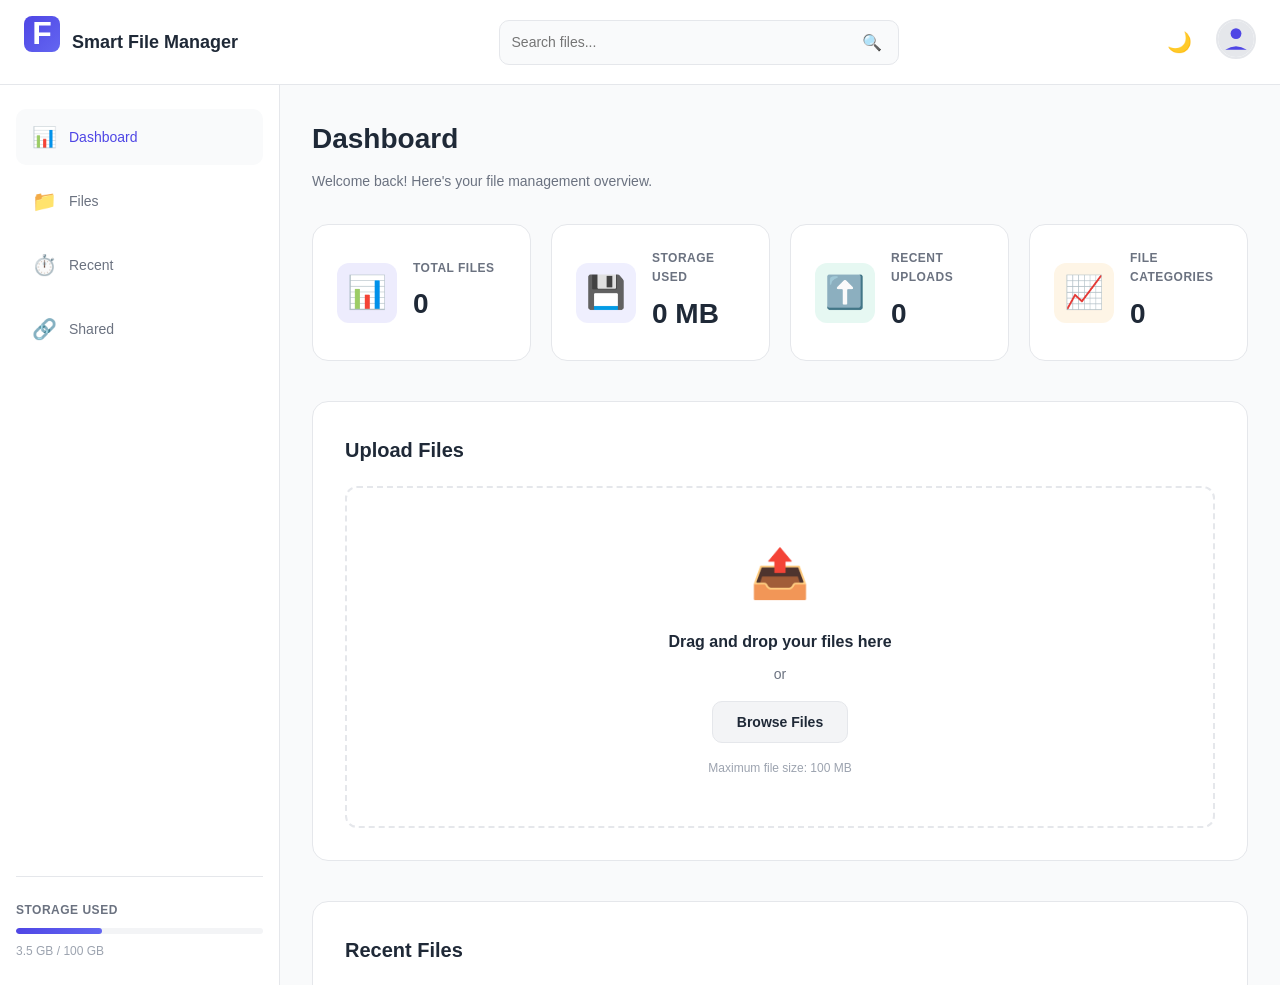
==== frontend/index.html @ c5e323fc "Initial commit" ====
<!DOCTYPE html>
<html lang="en">

<head>
    <meta charset="UTF-8">
    <meta name="viewport" content="width=device-width, initial-scale=1.0">
    <title>Smart File Manager - Dashboard</title>
    <link rel="stylesheet" href="style.css">
    <link rel="icon" type="image/svg+xml"
        href="data:image/svg+xml,<svg xmlns='http://www.w3.org/2000/svg' viewBox='0 0 100 100'><text y='75' font-size='75' fill='%234F46E5'>F</text></svg>">
</head>

<body class="dashboard-page">
    <!-- Navigation -->
    <nav class="navbar">
        <div class="navbar-left">
            <div class="logo">
                <span class="logo-icon">F</span>
                <span class="logo-text">Smart File Manager</span>
            </div>
        </div>

        <div class="navbar-center">
            <div class="search-box">
                <input type="text" id="searchInput" placeholder="Search files...">
                <button type="button" onclick="performSearch()">🔍</button>
            </div>
        </div>

        <div class="navbar-right">
            <button type="button" class="btn-icon" onclick="toggleTheme()" title="Toggle theme">
                <span id="themeIcon">🌙</span>
            </button>
            <div class="user-menu">
                <button type="button" class="user-avatar" onclick="toggleUserMenu()">
                    <img src="data:image/svg+xml,<svg xmlns='http://www.w3.org/2000/svg' viewBox='0 0 100 100'><circle cx='50' cy='50' r='50' fill='%23e5e7eb'/><circle cx='50' cy='35' r='15' fill='%234F46E5'/><path d='M 20 80 Q 50 60 80 80' fill='%234F46E5'/></svg>"
                        alt="User">
                </button>
                <div class="dropdown-menu" id="userMenu">
                    <a href="#" class="menu-item">Profile</a>
                    <a href="#" class="menu-item">Settings</a>
                    <a href="#" class="menu-item">Help</a>
                    <hr>
                    <a href="#" class="menu-item" onclick="logout()">Logout</a>
                </div>
            </div>
        </div>
    </nav>

    <!-- Sidebar -->
    <aside class="sidebar">
        <div class="sidebar-menu">
            <a href="#" class="menu-item active" onclick="showSection('dashboard')">
                <span class="icon">📊</span>
                <span class="label">Dashboard</span>
            </a>
            <a href="#" class="menu-item" onclick="showSection('files')">
                <span class="icon">📁</span>
                <span class="label">Files</span>
            </a>
            <a href="#" class="menu-item" onclick="showSection('recent')">
                <span class="icon">⏱️</span>
                <span class="label">Recent</span>
            </a>
            <a href="#" class="menu-item" onclick="showSection('shared')">
                <span class="icon">🔗</span>
                <span class="label">Shared</span>
            </a>
        </div>

        <div class="sidebar-footer">
            <div class="storage-info">
                <p class="storage-label">Storage Used</p>
                <div class="storage-bar">
                    <div class="storage-used" id="storageUsed" style="width: 35%;"></div>
                </div>
                <p class="storage-text"><span id="usedStorage">3.5</span> GB / <span id="totalStorage">100</span> GB</p>
            </div>
        </div>
    </aside>

    <!-- Main Content -->
    <main class="main-content">
        <!-- Dashboard Section -->
        <section id="dashboardSection" class="content-section active">
            <div class="section-header">
                <h1>Dashboard</h1>
                <p>Welcome back! Here's your file management overview.</p>
            </div>

            <!-- Stats Grid -->
            <div class="stats-grid">
                <div class="stat-card">
                    <div class="stat-icon files">📊</div>
                    <div class="stat-info">
                        <p class="stat-label">Total Files</p>
                        <p class="stat-value" id="totalFiles">0</p>
                    </div>
                </div>

                <div class="stat-card">
                    <div class="stat-icon storage">💾</div>
                    <div class="stat-info">
                        <p class="stat-label">Storage Used</p>
                        <p class="stat-value" id="storageStat">0 MB</p>
                    </div>
                </div>

                <div class="stat-card">
                    <div class="stat-icon upload">⬆️</div>
                    <div class="stat-info">
                        <p class="stat-label">Recent Uploads</p>
                        <p class="stat-value" id="recentUploads">0</p>
                    </div>
                </div>

                <div class="stat-card">
                    <div class="stat-icon categories">📈</div>
                    <div class="stat-info">
                        <p class="stat-label">File Categories</p>
                        <p class="stat-value" id="fileCategories">0</p>
                    </div>
                </div>
            </div>

            <!-- Upload Section -->
            <div class="upload-section">
                <h2>Upload Files</h2>
                <div class="upload-area" id="uploadArea" ondrop="handleDrop(event)" ondragover="handleDragOver(event)"
                    ondragleave="handleDragLeave(event)">
                    <div class="upload-icon">📤</div>
                    <p class="upload-text">Drag and drop your files here</p>
                    <p class="upload-hint">or</p>
                    <button type="button" class="btn btn-secondary"
                        onclick="event.stopPropagation(); document.getElementById('fileInput').click()">
                        Browse Files
                    </button>
                    <input type="file" id="fileInput" multiple hidden onchange="handleFileSelect(event)">
                    <p class="upload-limit">Maximum file size: 100 MB</p>
                </div>

                <!-- Upload Progress -->
                <div id="uploadProgress" class="upload-progress" style="display: none;">
                    <div class="progress-item">
                        <p class="progress-filename" id="progressFilename">Uploading...</p>
                        <div class="progress-bar">
                            <div class="progress-fill" id="progressFill" style="width: 0%;"></div>
                        </div>
                        <p class="progress-text"><span id="progressPercent">0</span>%</p>
                    </div>
                </div>
            </div>

            <!-- Recent Files -->
            <div class="recent-section">
                <h2>Recent Files</h2>
                <div class="files-list" id="recentFilesList">
                    <div class="empty-state">
                        <p>No files uploaded yet</p>
                        <p>Start by uploading your first file above</p>
                    </div>
                </div>
            </div>
        </section>

        <!-- Files Section -->
        <section id="filesSection" class="content-section">
            <div class="section-header">
                <h1>Files</h1>
                <div class="section-controls">
                    <select id="sortBy" onchange="sortFiles(this.value)">
                        <option value="date">Sort by Date</option>
                        <option value="name">Sort by Name</option>
                        <option value="size">Sort by Size</option>
                    </select>
                </div>
            </div>

            <div class="files-container">
                <div class="files-grid" id="filesGrid">
                    <div class="empty-state">
                        <p>No files yet</p>
                    </div>
                </div>
            </div>
        </section>

        <!-- Recent Section -->
        <section id="recentSection" class="content-section">
            <div class="section-header">
                <h1>Recent Files</h1>
            </div>

            <div class="files-table">
                <table>
                    <thead>
                        <tr>
                            <th>Name</th>
                            <th>Size</th>
                            <th>Type</th>
                            <th>Uploaded</th>
                            <th>Actions</th>
                        </tr>
                    </thead>
                    <tbody id="recentTable">
                        <tr class="empty-row">
                            <td colspan="5">No recent files</td>
                        </tr>
                    </tbody>
                </table>
            </div>
        </section>

        <!-- Shared Section -->
        <section id="sharedSection" class="content-section">
            <div class="section-header">
                <h1>Shared Files</h1>
            </div>

            <div class="empty-state-large">
                <p>📤</p>
                <p>No shared files yet</p>
                <p>Share your files to collaborate with others</p>
            </div>
        </section>
    </main>

    <!-- Delete Confirmation Modal -->
    <div id="deleteModal" class="modal">
        <div class="modal-content">
            <div class="modal-header">
                <h2>Delete File?</h2>
                <button type="button" class="modal-close" onclick="closeDeleteModal()">×</button>
            </div>
            <div class="modal-body">
                <p>Are you sure you want to delete <strong id="deleteFileName"></strong>?</p>
                <p class="modal-warning">This action cannot be undone.</p>
            </div>
            <div class="modal-footer">
                <button type="button" class="btn btn-secondary" onclick="closeDeleteModal()">Cancel</button>
                <button type="button" class="btn btn-danger" onclick="confirmDelete()">Delete</button>
            </div>
        </div>
    </div>

    <!-- Toast Notifications -->
    <div id="toastContainer" class="toast-container"></div>

    <script src="script.js"></script>
</body>

</html>
---- frontend/style.css ----
/* ===========================
   SMART FILE MANAGER CSS
   Modern, Professional Design
   =========================== */

/* CSS Variables for theming */
:root {
  --primary-color: #4f46e5;
  --primary-dark: #4338ca;
  --primary-light: #6366f1;
  --secondary-color: #10b981;
  --danger-color: #ef4444;
  --warning-color: #f59e0b;
  --info-color: #3b82f6;

  --text-primary: #1f2937;
  --text-secondary: #6b7280;
  --text-tertiary: #9ca3af;
  --bg-primary: #ffffff;
  --bg-secondary: #f9fafb;
  --bg-tertiary: #f3f4f6;
  --border-color: #e5e7eb;
  --shadow-sm: 0 1px 2px 0 rgba(0, 0, 0, 0.05);
  --shadow-md: 0 4px 6px -1px rgba(0, 0, 0, 0.1);
  --shadow-lg: 0 10px 15px -3px rgba(0, 0, 0, 0.1);
  --shadow-xl: 0 20px 25px -5px rgba(0, 0, 0, 0.1);

  --transition: all 0.3s ease;
}

/* Debug overrides removed - restoring original layout styles */

/* EMERGENCY: ensure layout containers have height and grid layout */
html,
body {
  height: 100% !important;
}

.dashboard-page {
  display: grid !important;
  grid-template-columns: 280px 1fr !important;
  grid-template-rows: auto 1fr !important;
  min-height: 100vh !important;
}

main,
.main-content {
  min-height: 100vh !important;
}

/* Dark Mode */
body.dark-mode {
  --text-primary: #f9fafb;
  --text-secondary: #d1d5db;
  --text-tertiary: #9ca3af;
  --bg-primary: #111827;
  --bg-secondary: #1f2937;
  --bg-tertiary: #374151;
  --border-color: #4b5563;
}

/* ===========================
   GLOBAL STYLES
   =========================== */

* {
  margin: 0;
  padding: 0;
  box-sizing: border-box;
}

html {
  scroll-behavior: smooth;
}

body {
  font-family:
    -apple-system, BlinkMacSystemFont, "Segoe UI", Roboto, Oxygen, Ubuntu,
    Cantarell, sans-serif;
  background-color: var(--bg-secondary);
  color: var(--text-primary);
  transition: var(--transition);
  line-height: 1.6;
}

/* ===========================
   AUTHENTICATION PAGES
   =========================== */

.auth-page {
  display: flex;
  justify-content: center;
  align-items: center;
  min-height: 100vh;
  background: linear-gradient(135deg, #667eea 0%, #764ba2 100%);
}

.auth-container {
  position: relative;
  width: 100%;
  max-width: 480px;
  padding: 20px;
}

.auth-background {
  position: fixed;
  top: 0;
  left: 0;
  width: 100%;
  height: 100%;
  overflow: hidden;
  z-index: -1;
}

.gradient-blob {
  position: absolute;
  filter: blur(40px);
  opacity: 0.7;
  border-radius: 50%;
  animation: float 8s infinite ease-in-out;
}

.blob-1 {
  width: 400px;
  height: 400px;
  background: rgba(79, 70, 229, 0.4);
  top: -100px;
  left: -100px;
  animation-delay: 0s;
}

.blob-2 {
  width: 300px;
  height: 300px;
  background: rgba(99, 102, 241, 0.4);
  top: 50%;
  right: -50px;
  animation-delay: 2s;
}

.blob-3 {
  width: 250px;
  height: 250px;
  background: rgba(167, 139, 250, 0.4);
  bottom: -100px;
  left: 50%;
  animation-delay: 4s;
}

@keyframes float {
  0%,
  100% {
    transform: translate(0, 0);
  }
  50% {
    transform: translate(30px, -30px);
  }
}

.auth-card {
  background: rgba(255, 255, 255, 0.95);
  backdrop-filter: blur(10px);
  border-radius: 20px;
  padding: 60px 40px;
  box-shadow: 0 20px 60px rgba(0, 0, 0, 0.15);
  animation: slideIn 0.5s ease;
  z-index: 1;
}

@keyframes slideIn {
  from {
    opacity: 0;
    transform: translateY(30px);
  }
  to {
    opacity: 1;
    transform: translateY(0);
  }
}

.auth-header {
  text-align: center;
  margin-bottom: 40px;
}

.logo-icon {
  display: inline-flex;
  align-items: center;
  justify-content: center;
  width: 60px;
  height: 60px;
  background: linear-gradient(
    135deg,
    var(--primary-color),
    var(--primary-light)
  );
  color: white;
  font-size: 32px;
  font-weight: bold;
  border-radius: 12px;
  margin-bottom: 16px;
}

.auth-header h1 {
  font-size: 28px;
  font-weight: 700;
  margin-bottom: 8px;
  color: var(--text-primary);
}

.auth-header p {
  color: var(--text-secondary);
  font-size: 14px;
}

.auth-form {
  margin-bottom: 24px;
}

.form-group {
  margin-bottom: 20px;
}

.form-group label {
  display: block;
  font-size: 14px;
  font-weight: 600;
  margin-bottom: 8px;
  color: var(--text-primary);
}

.form-group input,
.form-group select {
  width: 100%;
  padding: 12px 16px;
  border: 1px solid var(--border-color);
  border-radius: 10px;
  font-size: 14px;
  background: var(--bg-primary);
  color: var(--text-primary);
  transition: var(--transition);
}

.form-group input:focus,
.form-group select:focus {
  outline: none;
  border-color: var(--primary-color);
  box-shadow: 0 0 0 3px rgba(79, 70, 229, 0.1);
}

.password-input-group {
  position: relative;
  display: flex;
  align-items: center;
}

.password-input-group input {
  flex: 1;
  padding-right: 45px;
}

.toggle-password {
  position: absolute;
  right: 12px;
  background: none;
  border: none;
  cursor: pointer;
  font-size: 18px;
  padding: 8px;
  transition: var(--transition);
}

.toggle-password:hover {
  transform: scale(1.1);
}

.password-hint {
  display: block;
  font-size: 12px;
  color: var(--text-tertiary);
  margin-top: 6px;
}

.form-options {
  display: flex;
  justify-content: space-between;
  align-items: center;
  margin-bottom: 20px;
  font-size: 14px;
}

.checkbox {
  display: flex;
  align-items: center;
  cursor: pointer;
  user-select: none;
}

.checkbox input {
  width: auto;
  margin-right: 8px;
  cursor: pointer;
}

.checkbox.terms {
  margin-bottom: 20px;
}

.checkbox.terms span {
  font-size: 13px;
  color: var(--text-secondary);
}

.forgot-link {
  color: var(--primary-color);
  text-decoration: none;
  transition: var(--transition);
}

.forgot-link:hover {
  color: var(--primary-dark);
  text-decoration: underline;
}

.auth-divider {
  text-align: center;
  margin: 30px 0;
  position: relative;
  color: var(--text-tertiary);
  font-size: 13px;
}

.auth-divider::before {
  content: "";
  position: absolute;
  left: 0;
  top: 50%;
  width: 35%;
  height: 1px;
  background: var(--border-color);
}

.auth-divider::after {
  content: "";
  position: absolute;
  right: 0;
  top: 50%;
  width: 35%;
  height: 1px;
  background: var(--border-color);
}

.social-buttons {
  display: grid;
  grid-template-columns: 1fr 1fr;
  gap: 12px;
  margin-bottom: 24px;
}

.btn-social {
  padding: 12px 16px;
  border: 1px solid var(--border-color);
  border-radius: 10px;
  background: var(--bg-primary);
  color: var(--text-primary);
  cursor: pointer;
  font-size: 14px;
  font-weight: 600;
  transition: var(--transition);
  display: flex;
  align-items: center;
  justify-content: center;
  gap: 8px;
}

.btn-social:hover {
  background: var(--bg-tertiary);
  border-color: var(--primary-color);
  transform: translateY(-2px);
}

.btn-social span {
  font-weight: 700;
}

.auth-footer {
  text-align: center;
  font-size: 14px;
  color: var(--text-secondary);
}

.auth-footer .link {
  color: var(--primary-color);
  text-decoration: none;
  font-weight: 600;
  transition: var(--transition);
}

.auth-footer .link:hover {
  color: var(--primary-dark);
}

/* ===========================
   BUTTONS
   =========================== */

.btn {
  padding: 12px 24px;
  border: none;
  border-radius: 10px;
  font-size: 14px;
  font-weight: 600;
  cursor: pointer;
  transition: var(--transition);
  display: inline-flex;
  align-items: center;
  justify-content: center;
  gap: 8px;
  position: relative;
  overflow: hidden;
}

.btn-primary {
  background: linear-gradient(
    135deg,
    var(--primary-color),
    var(--primary-light)
  );
  color: white;
}

.btn-primary:hover {
  transform: translateY(-2px);
  box-shadow: 0 10px 20px rgba(79, 70, 229, 0.3);
}

.btn-primary:active {
  transform: translateY(0);
}

.btn-secondary {
  background: var(--bg-tertiary);
  color: var(--text-primary);
  border: 1px solid var(--border-color);
}

.btn-secondary:hover {
  background: var(--border-color);
  transform: translateY(-2px);
}

.btn-danger {
  background: var(--danger-color);
  color: white;
}

.btn-danger:hover {
  background: #dc2626;
  transform: translateY(-2px);
}

.btn-full {
  width: 100%;
}

.btn-icon {
  background: none;
  border: none;
  cursor: pointer;
  font-size: 20px;
  padding: 8px;
  border-radius: 8px;
  transition: var(--transition);
}

.btn-icon:hover {
  background: var(--bg-tertiary);
}

.btn-text {
  display: flex;
}

.btn-loader {
  display: none;
  width: 16px;
  height: 16px;
  border: 2px solid rgba(255, 255, 255, 0.3);
  border-top-color: white;
  border-radius: 50%;
  animation: spin 0.6s linear infinite;
}

.btn.loading .btn-text {
  display: none;
}

.btn.loading .btn-loader {
  display: flex;
}

@keyframes spin {
  to {
    transform: rotate(360deg);
  }
}

/* ===========================
   DASHBOARD LAYOUT
   =========================== */

.dashboard-page {
  display: grid;
  grid-template-columns: 280px 1fr;
  grid-template-rows: auto 1fr;
  min-height: 100vh;
  gap: 0;
}

/* Navigation Bar */
.navbar {
  grid-column: 1 / -1;
  display: flex;
  justify-content: space-between;
  align-items: center;
  padding: 16px 24px;
  background: var(--bg-primary);
  border-bottom: 1px solid var(--border-color);
  gap: 24px;
  position: sticky;
  top: 0;
  z-index: 100;
}

.navbar-left {
  flex: 0 0 auto;
}

.logo {
  display: flex;
  align-items: center;
  gap: 12px;
  text-decoration: none;
  color: var(--text-primary);
  font-weight: 700;
  font-size: 18px;
  transition: var(--transition);
}

.logo:hover {
  color: var(--primary-color);
}

.logo-icon {
  display: flex;
  align-items: center;
  justify-content: center;
  width: 36px;
  height: 36px;
  background: linear-gradient(
    135deg,
    var(--primary-color),
    var(--primary-light)
  );
  color: white;
  border-radius: 8px;
  font-weight: bold;
}

.navbar-center {
  flex: 1;
  max-width: 400px;
}

.search-box {
  display: flex;
  align-items: center;
  background: var(--bg-secondary);
  border: 1px solid var(--border-color);
  border-radius: 10px;
  padding: 8px 12px;
  gap: 8px;
}

.search-box input {
  flex: 1;
  background: none;
  border: none;
  outline: none;
  color: var(--text-primary);
  font-size: 14px;
}

.search-box button {
  background: none;
  border: none;
  cursor: pointer;
  font-size: 16px;
  padding: 4px;
}

.navbar-right {
  display: flex;
  align-items: center;
  gap: 16px;
}

.user-menu {
  position: relative;
}

.user-avatar {
  width: 40px;
  height: 40px;
  border-radius: 50%;
  background: var(--bg-secondary);
  border: 2px solid var(--border-color);
  cursor: pointer;
  overflow: hidden;
  transition: var(--transition);
}

.user-avatar:hover {
  border-color: var(--primary-color);
}

.user-avatar img {
  width: 100%;
  height: 100%;
  object-fit: cover;
}

.dropdown-menu {
  position: absolute;
  top: 100%;
  right: 0;
  background: var(--bg-primary);
  border: 1px solid var(--border-color);
  border-radius: 10px;
  box-shadow: var(--shadow-lg);
  min-width: 200px;
  margin-top: 8px;
  z-index: 1000;
  opacity: 0;
  visibility: hidden;
  transform: translateY(-10px);
  transition: var(--transition);
}

.dropdown-menu.open {
  opacity: 1;
  visibility: visible;
  transform: translateY(0);
}

.menu-item {
  display: block;
  padding: 12px 16px;
  color: var(--text-primary);
  text-decoration: none;
  font-size: 14px;
  transition: var(--transition);
  border: none;
  background: none;
  cursor: pointer;
  width: 100%;
  text-align: left;
}

.menu-item:hover {
  background: var(--bg-secondary);
  color: var(--primary-color);
}

.dropdown-menu hr {
  margin: 8px 0;
  border: none;
  border-top: 1px solid var(--border-color);
}

/* Sidebar */
.sidebar {
  grid-row: 2;
  grid-column: 1;
  background: var(--bg-primary);
  border-right: 1px solid var(--border-color);
  display: flex;
  flex-direction: column;
  padding: 24px 16px;
  gap: 24px;
}

.sidebar-menu {
  display: flex;
  flex-direction: column;
  gap: 8px;
}

.sidebar .menu-item {
  display: flex;
  align-items: center;
  gap: 12px;
  padding: 12px 16px;
  border-radius: 10px;
  color: var(--text-secondary);
  text-decoration: none;
  transition: var(--transition);
  border: none;
  background: none;
  cursor: pointer;
  font-size: 14px;
  font-weight: 500;
}

.sidebar .menu-item:hover,
.sidebar .menu-item.active {
  background: var(--bg-secondary);
  color: var(--primary-color);
}

.sidebar .menu-item .icon {
  font-size: 20px;
}

.sidebar .menu-item .label {
  flex: 1;
}

.sidebar-footer {
  margin-top: auto;
  padding-top: 24px;
  border-top: 1px solid var(--border-color);
}

.storage-info {
  display: flex;
  flex-direction: column;
  gap: 8px;
}

.storage-label {
  font-size: 12px;
  font-weight: 600;
  color: var(--text-secondary);
  text-transform: uppercase;
  letter-spacing: 0.5px;
}

.storage-bar {
  height: 6px;
  background: var(--bg-tertiary);
  border-radius: 3px;
  overflow: hidden;
}

.storage-used {
  height: 100%;
  background: linear-gradient(
    90deg,
    var(--primary-color),
    var(--primary-light)
  );
  border-radius: 3px;
  transition: width 0.3s ease;
}

.storage-text {
  font-size: 12px;
  color: var(--text-tertiary);
}

/* Main Content */
.main-content {
  grid-row: 2;
  grid-column: 2;
  padding: 32px;
  overflow-y: auto;
  background: var(--bg-secondary);
}

.content-section {
  display: none;
  animation: fadeIn 0.3s ease;
}

.content-section.active {
  display: block;
}

@keyframes fadeIn {
  from {
    opacity: 0;
    transform: translateY(10px);
  }
  to {
    opacity: 1;
    transform: translateY(0);
  }
}

.section-header {
  margin-bottom: 32px;
}

.section-header h1 {
  font-size: 28px;
  font-weight: 700;
  margin-bottom: 8px;
}

.section-header p {
  color: var(--text-secondary);
  font-size: 14px;
}

.section-controls {
  display: flex;
  gap: 12px;
  margin-top: 16px;
}

.section-controls select {
  padding: 8px 12px;
  border: 1px solid var(--border-color);
  border-radius: 8px;
  background: var(--bg-primary);
  color: var(--text-primary);
  font-size: 14px;
  cursor: pointer;
}

/* Stats Grid */
.stats-grid {
  display: grid;
  grid-template-columns: repeat(auto-fit, minmax(200px, 1fr));
  gap: 20px;
  margin-bottom: 40px;
}

.stat-card {
  background: var(--bg-primary);
  border: 1px solid var(--border-color);
  border-radius: 16px;
  padding: 24px;
  display: flex;
  align-items: center;
  gap: 16px;
  transition: var(--transition);
}

.stat-card:hover {
  border-color: var(--primary-color);
  box-shadow: var(--shadow-md);
  transform: translateY(-4px);
}

.stat-icon {
  font-size: 32px;
  width: 60px;
  height: 60px;
  display: flex;
  align-items: center;
  justify-content: center;
  border-radius: 12px;
  flex-shrink: 0;
}

.stat-icon.files {
  background: rgba(79, 70, 229, 0.1);
}

.stat-icon.storage {
  background: rgba(99, 102, 241, 0.1);
}

.stat-icon.upload {
  background: rgba(16, 185, 129, 0.1);
}

.stat-icon.categories {
  background: rgba(245, 158, 11, 0.1);
}

.stat-info {
  flex: 1;
}

.stat-label {
  font-size: 12px;
  color: var(--text-secondary);
  text-transform: uppercase;
  letter-spacing: 0.5px;
  margin-bottom: 4px;
  font-weight: 600;
}

.stat-value {
  font-size: 28px;
  font-weight: 700;
  color: var(--text-primary);
}

/* Upload Section */
.upload-section {
  background: var(--bg-primary);
  border-radius: 16px;
  padding: 32px;
  margin-bottom: 40px;
  border: 1px solid var(--border-color);
}

.upload-section h2 {
  font-size: 20px;
  font-weight: 600;
  margin-bottom: 20px;
}

.upload-area {
  border: 2px dashed var(--border-color);
  border-radius: 12px;
  padding: 48px 24px;
  text-align: center;
  transition: var(--transition);
  cursor: pointer;
}

.upload-area:hover,
.upload-area.dragover {
  border-color: var(--primary-color);
  background: rgba(79, 70, 229, 0.05);
}

.upload-icon {
  font-size: 48px;
  margin-bottom: 16px;
  animation: bounce 2s infinite;
}

@keyframes bounce {
  0%,
  100% {
    transform: translateY(0);
  }
  50% {
    transform: translateY(-10px);
  }
}

.upload-text {
  font-size: 16px;
  font-weight: 600;
  color: var(--text-primary);
  margin-bottom: 8px;
}

.upload-hint {
  font-size: 14px;
  color: var(--text-secondary);
  margin-bottom: 16px;
}

.upload-limit {
  font-size: 12px;
  color: var(--text-tertiary);
  margin-top: 16px;
}

.upload-progress {
  margin-top: 20px;
}

.progress-item {
  background: var(--bg-secondary);
  border-radius: 12px;
  padding: 16px;
  margin-bottom: 12px;
}

.progress-filename {
  font-size: 14px;
  font-weight: 600;
  margin-bottom: 8px;
  color: var(--text-primary);
}

.progress-bar {
  height: 6px;
  background: var(--bg-tertiary);
  border-radius: 3px;
  overflow: hidden;
  margin-bottom: 8px;
}

.progress-fill {
  height: 100%;
  background: linear-gradient(
    90deg,
    var(--primary-color),
    var(--primary-light)
  );
  border-radius: 3px;
  transition: width 0.3s ease;
}

.progress-text {
  font-size: 12px;
  color: var(--text-secondary);
  text-align: right;
}

/* Recent Section */
.recent-section {
  background: var(--bg-primary);
  border-radius: 16px;
  padding: 32px;
  border: 1px solid var(--border-color);
}

.recent-section h2 {
  font-size: 20px;
  font-weight: 600;
  margin-bottom: 20px;
}

.files-list {
  display: grid;
  grid-template-columns: repeat(auto-fill, minmax(160px, 1fr));
  gap: 16px;
}

.file-card {
  background: var(--bg-secondary);
  border: 1px solid var(--border-color);
  border-radius: 12px;
  padding: 16px;
  text-align: center;
  transition: var(--transition);
  position: relative;
  group: group;
}

.file-card:hover {
  border-color: var(--primary-color);
  box-shadow: var(--shadow-md);
  transform: translateY(-4px);
}

.file-icon {
  font-size: 32px;
  margin-bottom: 12px;
}

.file-name {
  font-size: 13px;
  font-weight: 600;
  color: var(--text-primary);
  word-break: break-word;
  margin-bottom: 8px;
  display: -webkit-box;
  -webkit-line-clamp: 2;
  -webkit-box-orient: vertical;
  overflow: hidden;
}

.file-size {
  font-size: 12px;
  color: var(--text-tertiary);
  margin-bottom: 12px;
}

.file-actions {
  display: flex;
  gap: 6px;
  justify-content: center;
}

.file-action-btn {
  background: none;
  border: none;
  cursor: pointer;
  font-size: 16px;
  padding: 6px;
  border-radius: 6px;
  transition: var(--transition);
  opacity: 1;
}

.file-action-btn:hover {
  background: var(--bg-tertiary);
  transform: scale(1.1);
}

/* Files Grid */
.files-container {
  background: var(--bg-primary);
  border-radius: 16px;
  padding: 32px;
  border: 1px solid var(--border-color);
}

.files-grid {
  display: grid;
  grid-template-columns: repeat(auto-fill, minmax(200px, 1fr));
  gap: 20px;
}

/* Files Table */
.files-table {
  background: var(--bg-primary);
  border-radius: 16px;
  padding: 24px;
  border: 1px solid var(--border-color);
  overflow-x: auto;
}

table {
  width: 100%;
  border-collapse: collapse;
}

thead {
  background: var(--bg-secondary);
}

th {
  padding: 12px 16px;
  text-align: left;
  font-size: 13px;
  font-weight: 600;
  color: var(--text-secondary);
  text-transform: uppercase;
  letter-spacing: 0.5px;
  border-bottom: 1px solid var(--border-color);
}

td {
  padding: 16px;
  border-bottom: 1px solid var(--border-color);
  font-size: 14px;
  color: var(--text-primary);
}

tbody tr:hover {
  background: var(--bg-secondary);
}

.empty-row {
  text-align: center;
  color: var(--text-secondary);
}

.empty-state {
  text-align: center;
  padding: 48px 24px;
  color: var(--text-secondary);
}

.empty-state p:first-child {
  font-size: 18px;
  font-weight: 600;
  margin-bottom: 8px;
}

.empty-state p:last-child {
  font-size: 14px;
  color: var(--text-tertiary);
}

.empty-state-large {
  text-align: center;
  padding: 96px 24px;
  color: var(--text-secondary);
}

.empty-state-large p:first-child {
  font-size: 64px;
  margin-bottom: 16px;
}

.empty-state-large p:nth-child(2) {
  font-size: 20px;
  font-weight: 600;
  margin-bottom: 8px;
}

.empty-state-large p:last-child {
  font-size: 14px;
  color: var(--text-tertiary);
}

/* Modal */
.modal {
  position: fixed;
  top: 0;
  left: 0;
  width: 100%;
  height: 100%;
  background: rgba(0, 0, 0, 0.5);
  display: flex;
  align-items: center;
  justify-content: center;
  z-index: 2000;
  opacity: 0;
  visibility: hidden;
  transition: var(--transition);
}

.modal.open {
  opacity: 1;
  visibility: visible;
}

.modal-content {
  background: var(--bg-primary);
  border-radius: 16px;
  width: 90%;
  max-width: 400px;
  animation: slideUp 0.3s ease;
  box-shadow: var(--shadow-xl);
}

@keyframes slideUp {
  from {
    opacity: 0;
    transform: translateY(30px);
  }
  to {
    opacity: 1;
    transform: translateY(0);
  }
}

.modal-header {
  display: flex;
  justify-content: space-between;
  align-items: center;
  padding: 24px;
  border-bottom: 1px solid var(--border-color);
}

.modal-header h2 {
  font-size: 18px;
  font-weight: 700;
}

.modal-close {
  background: none;
  border: none;
  font-size: 24px;
  cursor: pointer;
  color: var(--text-secondary);
  transition: var(--transition);
  padding: 0;
  width: 32px;
  height: 32px;
  display: flex;
  align-items: center;
  justify-content: center;
}

.modal-close:hover {
  color: var(--text-primary);
}

.modal-body {
  padding: 24px;
}

.modal-body p {
  margin-bottom: 8px;
  font-size: 14px;
  color: var(--text-primary);
}

.modal-warning {
  color: var(--warning-color);
  font-weight: 600;
  margin-top: 12px;
}

.modal-footer {
  display: flex;
  gap: 12px;
  padding: 24px;
  border-top: 1px solid var(--border-color);
  justify-content: flex-end;
}

/* Toast Notifications */
.toast-container {
  position: fixed;
  top: 24px;
  right: 24px;
  z-index: 3000;
  display: flex;
  flex-direction: column;
  gap: 12px;
}

.toast {
  background: var(--bg-primary);
  border-left: 4px solid var(--primary-color);
  border-radius: 8px;
  padding: 16px;
  min-width: 300px;
  box-shadow: var(--shadow-lg);
  animation: slideInRight 0.3s ease;
  display: flex;
  align-items: flex-start;
  gap: 12px;
}

@keyframes slideInRight {
  from {
    opacity: 0;
    transform: translateX(100px);
  }
  to {
    opacity: 1;
    transform: translateX(0);
  }
}

.toast.success {
  border-left-color: var(--secondary-color);
}

.toast.error {
  border-left-color: var(--danger-color);
}

.toast.warning {
  border-left-color: var(--warning-color);
}

.toast.info {
  border-left-color: var(--info-color);
}

.toast-icon {
  font-size: 20px;
  flex-shrink: 0;
}

.toast-content {
  flex: 1;
}

.toast-title {
  font-weight: 600;
  font-size: 14px;
  margin-bottom: 4px;
  color: var(--text-primary);
}

.toast-message {
  font-size: 13px;
  color: var(--text-secondary);
}

/* Link */
.link {
  color: var(--primary-color);
  text-decoration: none;
  transition: var(--transition);
}

.link:hover {
  color: var(--primary-dark);
  text-decoration: underline;
}

/* ===========================
   RESPONSIVE DESIGN
   =========================== */

@media (max-width: 1024px) {
  .dashboard-page {
    grid-template-columns: 1fr;
  }

  .sidebar {
    grid-row: 1;
    grid-column: 1;
    border-right: none;
    border-bottom: 1px solid var(--border-color);
    flex-direction: row;
    gap: 16px;
    padding: 12px 16px;
    overflow-x: auto;
  }

  .sidebar-menu {
    flex-direction: row;
    flex: 1;
  }

  .sidebar-footer {
    border-top: none;
    border-left: 1px solid var(--border-color);
    padding-left: 16px;
    padding-top: 0;
    margin-top: 0;
  }

  .navbar {
    flex-wrap: wrap;
    gap: 12px;
  }

  .navbar-center {
    flex-basis: 100%;
    order: 3;
    max-width: none;
  }

  .stats-grid {
    grid-template-columns: repeat(2, 1fr);
  }

  .files-grid {
    grid-template-columns: repeat(auto-fill, minmax(150px, 1fr));
  }

  .main-content {
    padding: 20px;
  }
}

@media (max-width: 768px) {
  .auth-card {
    padding: 40px 24px;
  }

  .dashboard-page {
    grid-template-rows: auto auto 1fr;
  }

  .sidebar {
    padding: 12px 8px;
  }

  .sidebar .menu-item {
    padding: 10px 12px;
    font-size: 12px;
  }

  .sidebar .menu-item .icon {
    font-size: 18px;
  }

  .storage-info {
    flex-direction: row;
    align-items: center;
    gap: 12px;
  }

  .storage-label {
    flex-shrink: 0;
  }

  .storage-bar {
    flex: 1;
    min-width: 100px;
  }

  .stats-grid {
    grid-template-columns: 1fr;
  }

  .files-grid {
    grid-template-columns: repeat(auto-fill, minmax(120px, 1fr));
  }

  .section-header h1 {
    font-size: 24px;
  }

  .upload-section,
  .recent-section,
  .files-container,
  .files-table {
    padding: 20px;
  }

  .upload-area {
    padding: 32px 16px;
  }

  .upload-icon {
    font-size: 40px;
  }

  .modal-content {
    width: 95%;
    max-width: 90vw;
  }

  .toast-container {
    right: 12px;
    left: 12px;
  }

  .toast {
    min-width: auto;
  }

  table {
    font-size: 12px;
  }

  th,
  td {
    padding: 8px 12px;
  }
}

@media (max-width: 480px) {
  .auth-card {
    padding: 32px 20px;
  }

  .auth-header {
    margin-bottom: 32px;
  }

  .navbar {
    padding: 12px 16px;
    flex-direction: column;
    gap: 8px;
  }

  .navbar-left,
  .navbar-center,
  .navbar-right {
    width: 100%;
  }

  .navbar-center {
    order: 3;
  }

  .search-box {
    width: 100%;
  }

  .sidebar {
    flex-direction: column;
    padding: 12px 8px;
    border-bottom: none;
    border-right: 1px solid var(--border-color);
    position: fixed;
    left: 0;
    top: 60px;
    width: auto;
    max-width: 280px;
    height: calc(100vh - 60px);
    overflow-y: auto;
    transform: translateX(-100%);
    transition: transform 0.3s ease;
    z-index: 99;
  }

  .sidebar.open {
    transform: translateX(0);
  }

  .sidebar-menu {
    flex-direction: column;
  }

  .sidebar-footer {
    border-left: none;
    border-top: 1px solid var(--border-color);
    padding-left: 0;
    padding-top: 16px;
    margin-top: auto;
  }

  .main-content {
    padding: 16px;
  }

  .section-header h1 {
    font-size: 20px;
  }

  .upload-section,
  .recent-section,
  .files-container,
  .files-table {
    padding: 16px;
  }

  .upload-area {
    padding: 24px 12px;
  }

  .modal-content {
    width: 95%;
    max-width: 95vw;
  }

  .modal-header,
  .modal-body,
  .modal-footer {
    padding: 16px;
  }

  .social-buttons {
    grid-template-columns: 1fr;
  }

  .stat-card {
    flex-direction: column;
    text-align: center;
  }

  table {
    font-size: 11px;
  }

  th,
  td {
    padding: 6px 8px;
  }
}

/* ===========================
   ACCESSIBILITY
   =========================== */

@media (prefers-reduced-motion: reduce) {
  * {
    animation-duration: 0.01ms !important;
    animation-iteration-count: 1 !important;
    transition-duration: 0.01ms !important;
    scroll-behavior: auto !important;
  }
}

/* Focus Styles for Keyboard Navigation */
.btn:focus,
.menu-item:focus,
input:focus,
button:focus {
  outline: 2px solid var(--primary-color);
  outline-offset: 2px;
}

/* Print Styles */
@media print {
  .navbar,
  .sidebar,
  .modal,
  .toast-container {
    display: none;
  }

  .main-content {
    padding: 0;
  }
}

/* DEBUG: temporary outlines to help locate hidden/overlay elements. Remove after debugging. */
body.debug-outline * {
  outline: 1px dashed rgba(255, 0, 0, 0.25) !important;
}

/* also show a semi-transparent background to reveal stacking order */
body.debug-outline::before {
  content: "";
  position: fixed;
  top: 0;
  left: 0;
  width: 100vw;
  height: 100vh;
  pointer-events: none;
}
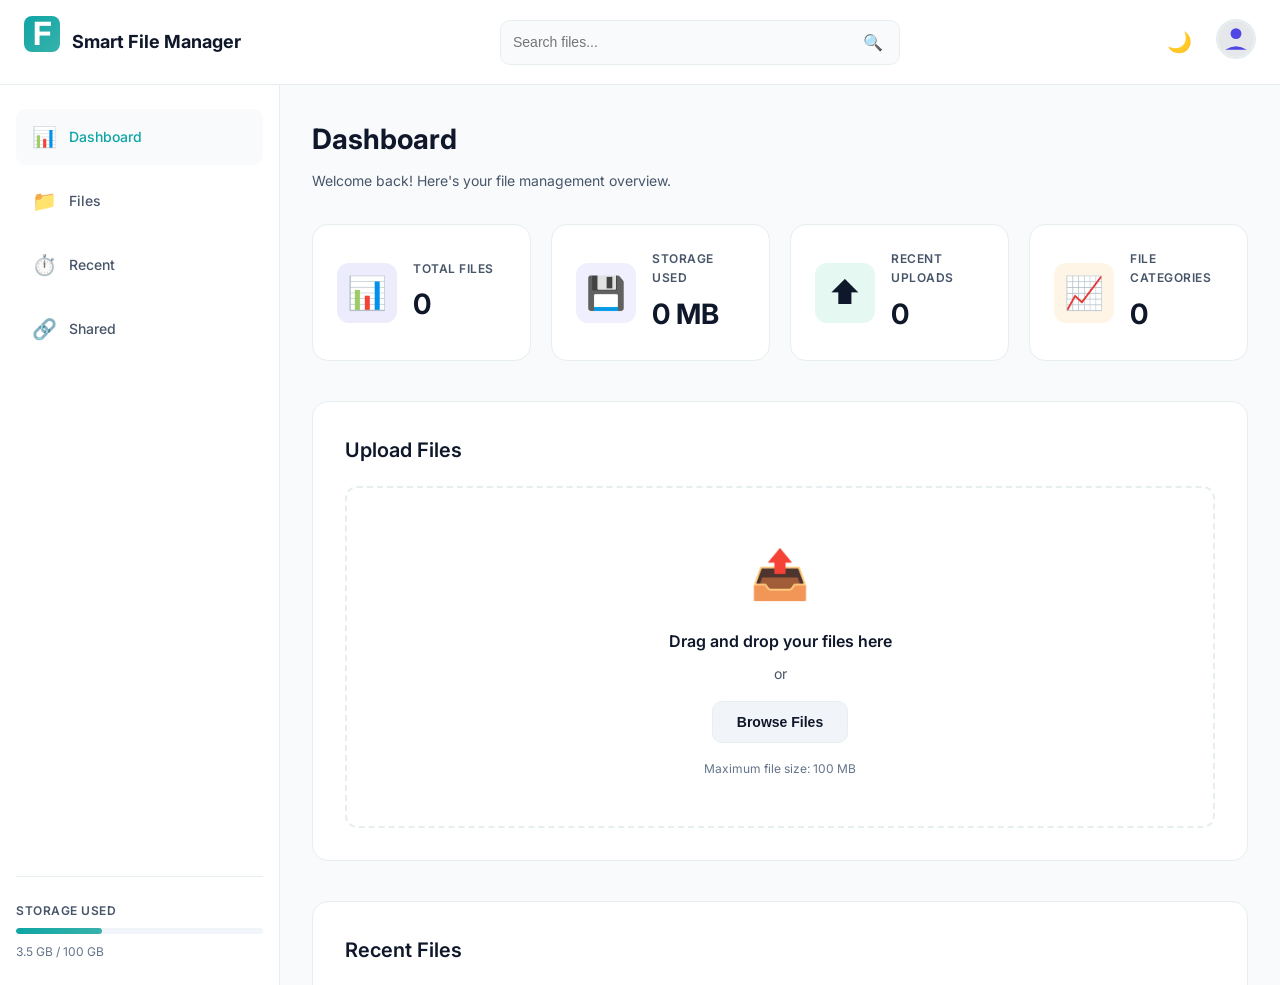
==== commit b64f3efc: "updaed ui" ====
--- a/frontend/index.html
+++ b/frontend/index.html
@@ -4,10 +4,12 @@
 <head>
     <meta charset="UTF-8">
     <meta name="viewport" content="width=device-width, initial-scale=1.0">
+    <meta name="theme-color" content="#0ea5a4">
     <title>Smart File Manager - Dashboard</title>
+    <link href="https://fonts.googleapis.com/css2?family=Inter:wght@300;400;600;700;800&display=swap" rel="stylesheet">
     <link rel="stylesheet" href="style.css">
     <link rel="icon" type="image/svg+xml"
-        href="data:image/svg+xml,<svg xmlns='http://www.w3.org/2000/svg' viewBox='0 0 100 100'><text y='75' font-size='75' fill='%234F46E5'>F</text></svg>">
+        href="data:image/svg+xml,<svg xmlns='http://www.w3.org/2000/svg' viewBox='0 0 100 100'><text y='75' font-size='75' fill='%230EA5A4'>F</text></svg>">
 </head>
 
 <body class="dashboard-page">
--- a/frontend/style.css
+++ b/frontend/style.css
@@ -5,27 +5,29 @@
 
 /* CSS Variables for theming */
 :root {
-  --primary-color: #4f46e5;
-  --primary-dark: #4338ca;
-  --primary-light: #6366f1;
-  --secondary-color: #10b981;
+  /* Primary (teal) and accent (coral) modern palette */
+  --primary-color: #0ea5a4;
+  --primary-dark: #0b9a92;
+  --primary-light: #38b2ac;
+  --accent-color: #ef476f;
+  --secondary-color: #64748b;
   --danger-color: #ef4444;
   --warning-color: #f59e0b;
   --info-color: #3b82f6;
 
-  --text-primary: #1f2937;
-  --text-secondary: #6b7280;
-  --text-tertiary: #9ca3af;
+  --text-primary: #0f172a;
+  --text-secondary: #475569;
+  --text-tertiary: #64748b;
   --bg-primary: #ffffff;
-  --bg-secondary: #f9fafb;
-  --bg-tertiary: #f3f4f6;
-  --border-color: #e5e7eb;
-  --shadow-sm: 0 1px 2px 0 rgba(0, 0, 0, 0.05);
-  --shadow-md: 0 4px 6px -1px rgba(0, 0, 0, 0.1);
-  --shadow-lg: 0 10px 15px -3px rgba(0, 0, 0, 0.1);
-  --shadow-xl: 0 20px 25px -5px rgba(0, 0, 0, 0.1);
-
-  --transition: all 0.3s ease;
+  --bg-secondary: #f8fafc;
+  --bg-tertiary: #f1f5f9;
+  --border-color: #e6eef0;
+  --shadow-sm: 0 1px 2px rgba(2,6,23,0.06);
+  --shadow-md: 0 6px 18px rgba(2,6,23,0.08);
+  --shadow-lg: 0 12px 30px rgba(2,6,23,0.09);
+  --shadow-xl: 0 24px 50px rgba(2,6,23,0.10);
+
+  --transition: all 0.25s cubic-bezier(.4,0,.2,1);
 }
 
 /* Debug overrides removed - restoring original layout styles */
@@ -74,14 +76,44 @@
 }
 
 body {
-  font-family:
-    -apple-system, BlinkMacSystemFont, "Segoe UI", Roboto, Oxygen, Ubuntu,
-    Cantarell, sans-serif;
+  font-family: 'Inter', -apple-system, BlinkMacSystemFont, "Segoe UI", Roboto, Oxygen, Ubuntu, Cantarell, sans-serif;
   background-color: var(--bg-secondary);
   color: var(--text-primary);
   transition: var(--transition);
   line-height: 1.6;
 }
+
+/* Buttons (modern, elevated) */
+.btn {
+  display: inline-flex;
+  align-items: center;
+  gap: 8px;
+  padding: 10px 14px;
+  border-radius: 10px;
+  font-weight: 600;
+  cursor: pointer;
+  transition: var(--transition);
+  border: 1px solid transparent;
+}
+
+.btn-primary {
+  background: linear-gradient(90deg, var(--primary-color), var(--primary-light));
+  color: #fff;
+  box-shadow: var(--shadow-sm);
+  border: none;
+}
+
+.btn-primary:hover { transform: translateY(-2px); box-shadow: var(--shadow-md); }
+
+.btn-secondary {
+  background: transparent;
+  color: var(--text-primary);
+  border: 1px solid var(--border-color);
+}
+
+.btn-danger { background: var(--danger-color); color: #fff; }
+
+.btn-full { width: 100%; }
 
 /* ===========================
    AUTHENTICATION PAGES
@@ -92,7 +124,7 @@
   justify-content: center;
   align-items: center;
   min-height: 100vh;
-  background: linear-gradient(135deg, #667eea 0%, #764ba2 100%);
+  background: linear-gradient(135deg, var(--primary-color) 0%, var(--accent-color) 100%);
 }
 
 .auth-container {
@@ -189,14 +221,10 @@
   justify-content: center;
   width: 60px;
   height: 60px;
-  background: linear-gradient(
-    135deg,
-    var(--primary-color),
-    var(--primary-light)
-  );
+  background: linear-gradient(135deg, var(--primary-color), var(--accent-color));
   color: white;
   font-size: 32px;
-  font-weight: bold;
+  font-weight: 700;
   border-radius: 12px;
   margin-bottom: 16px;
 }
